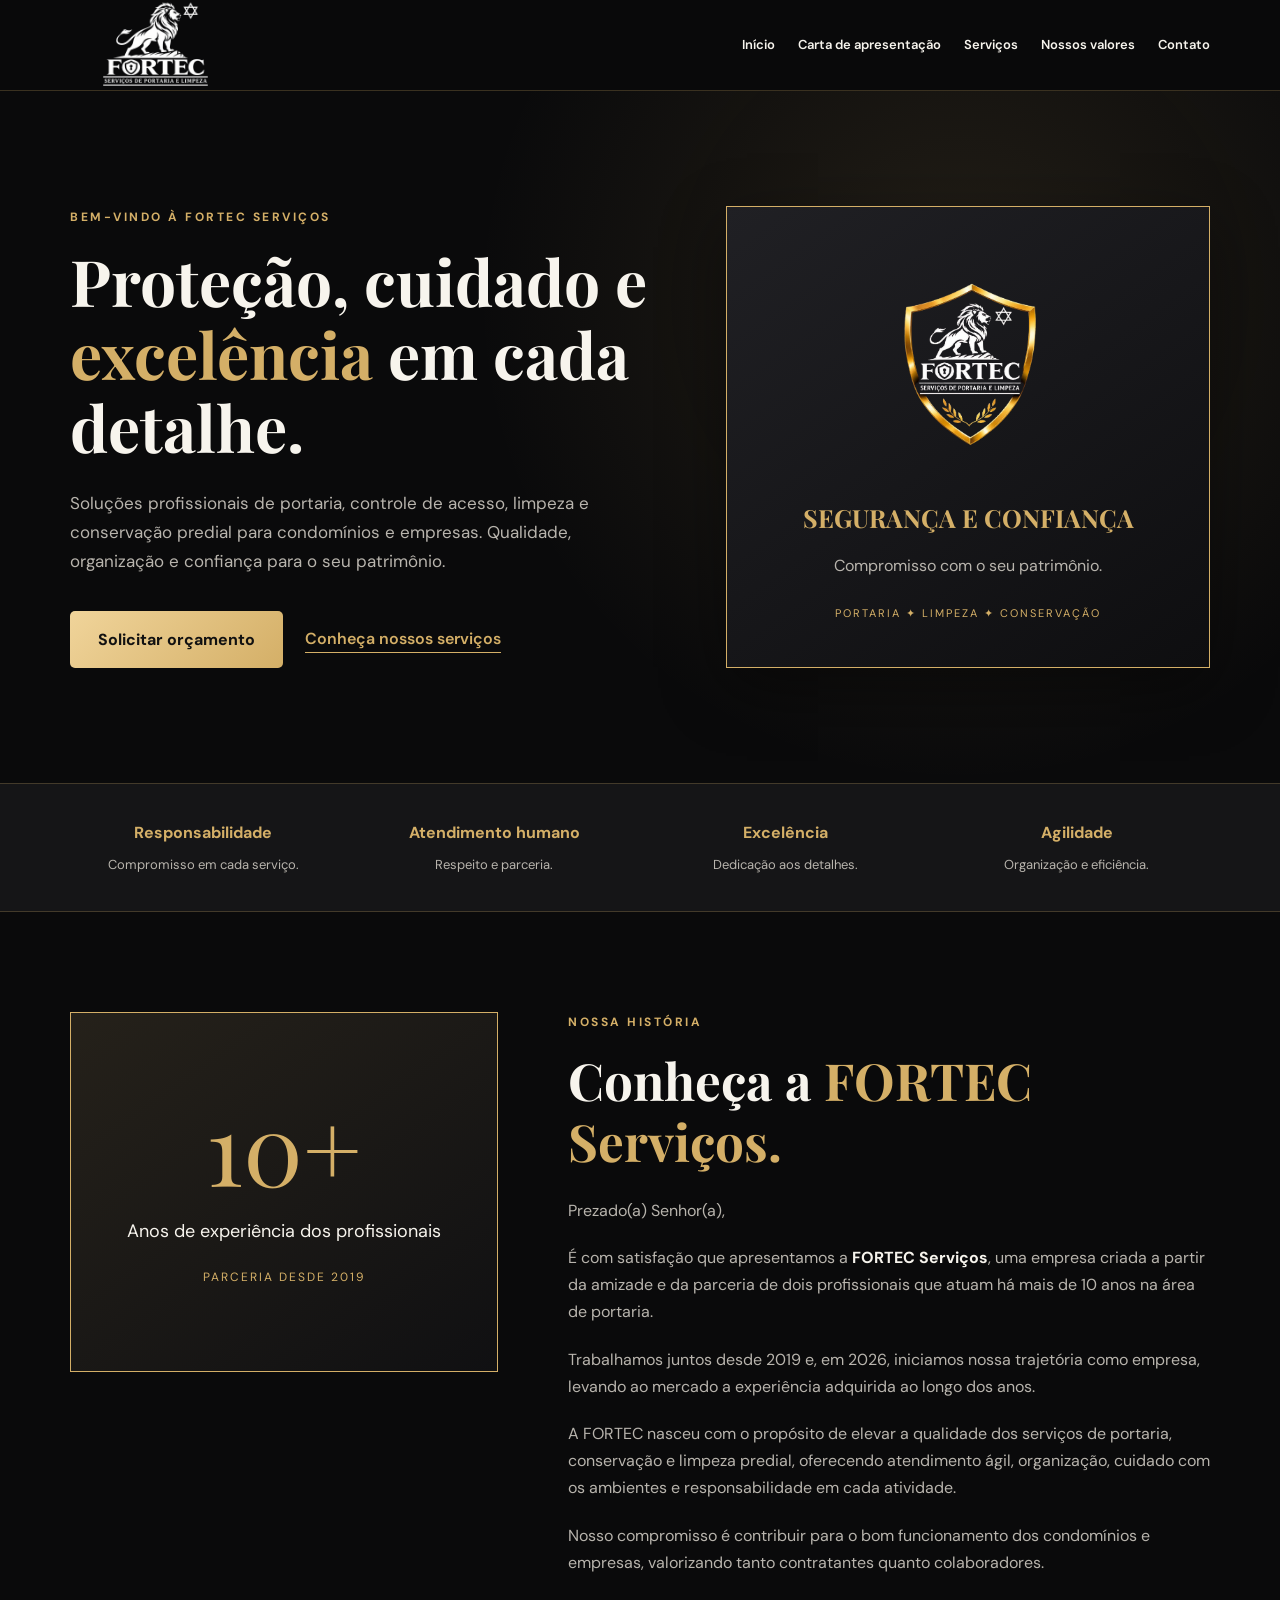
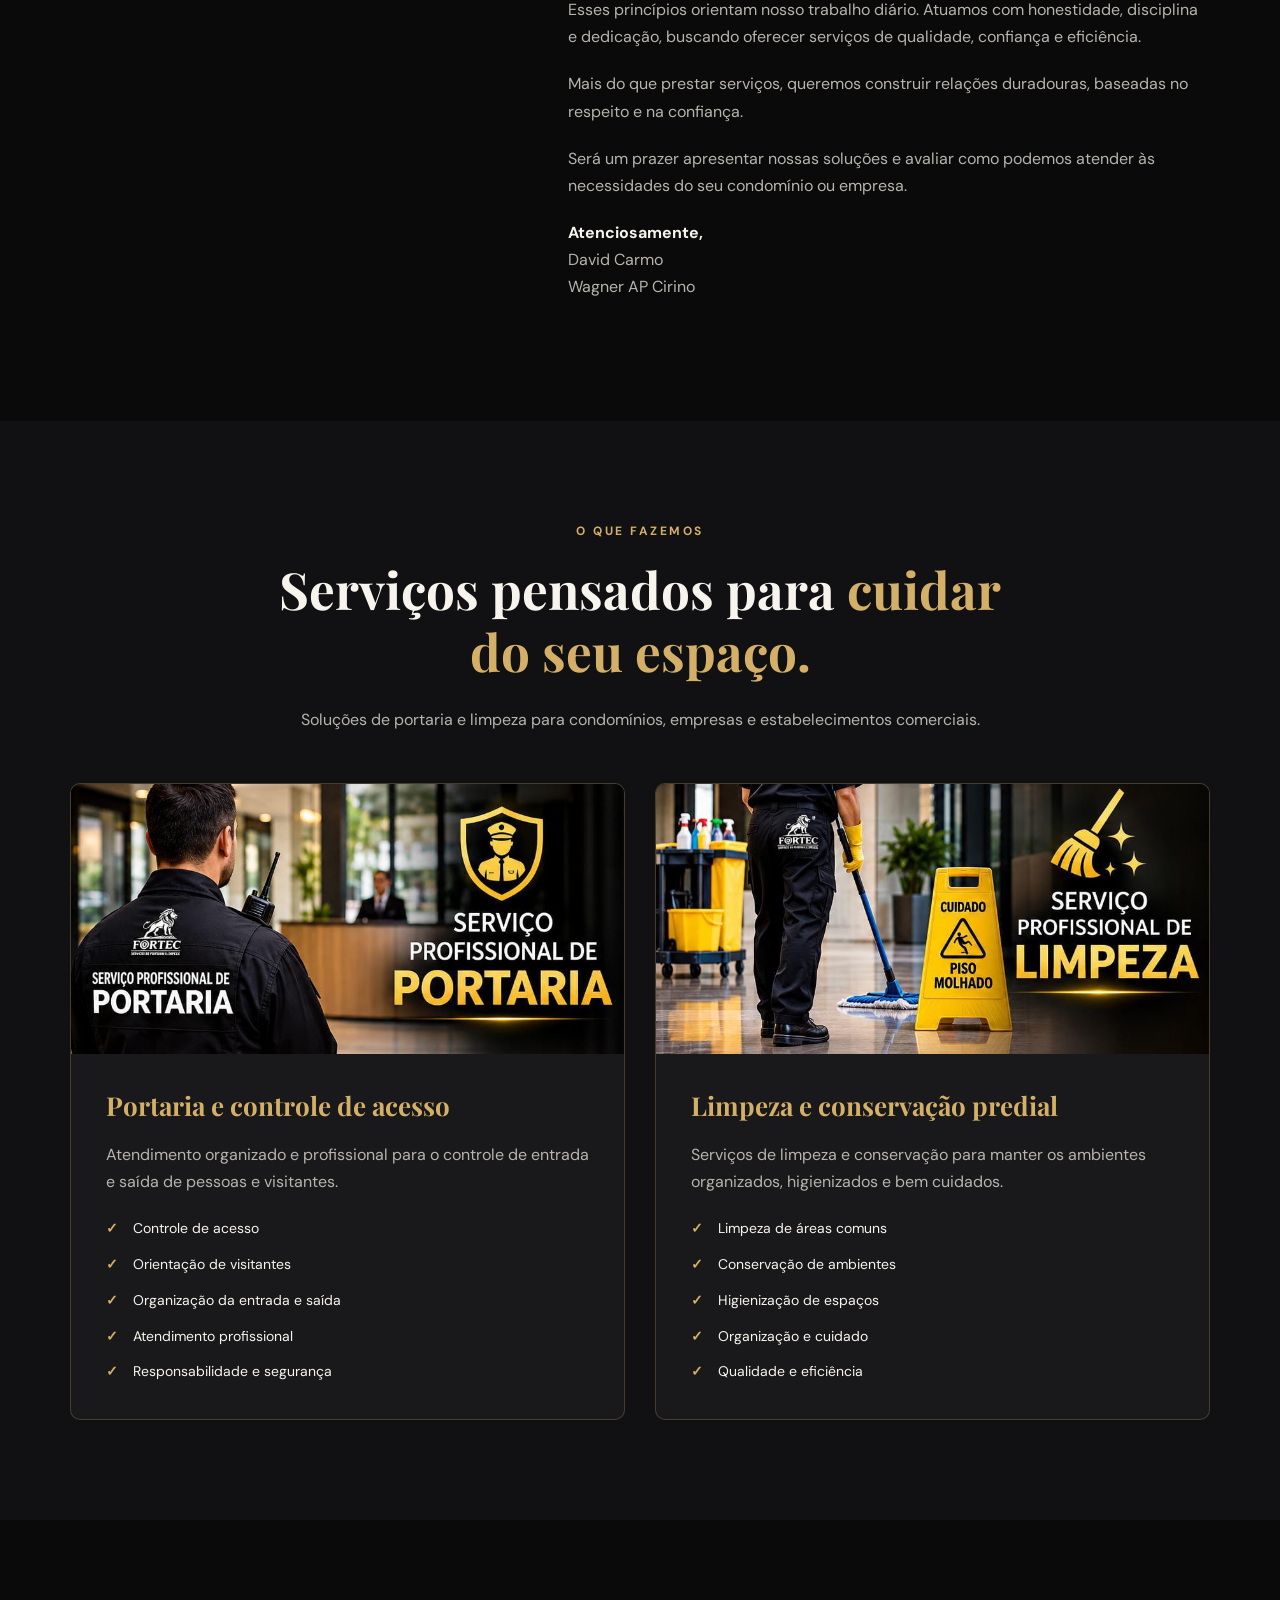
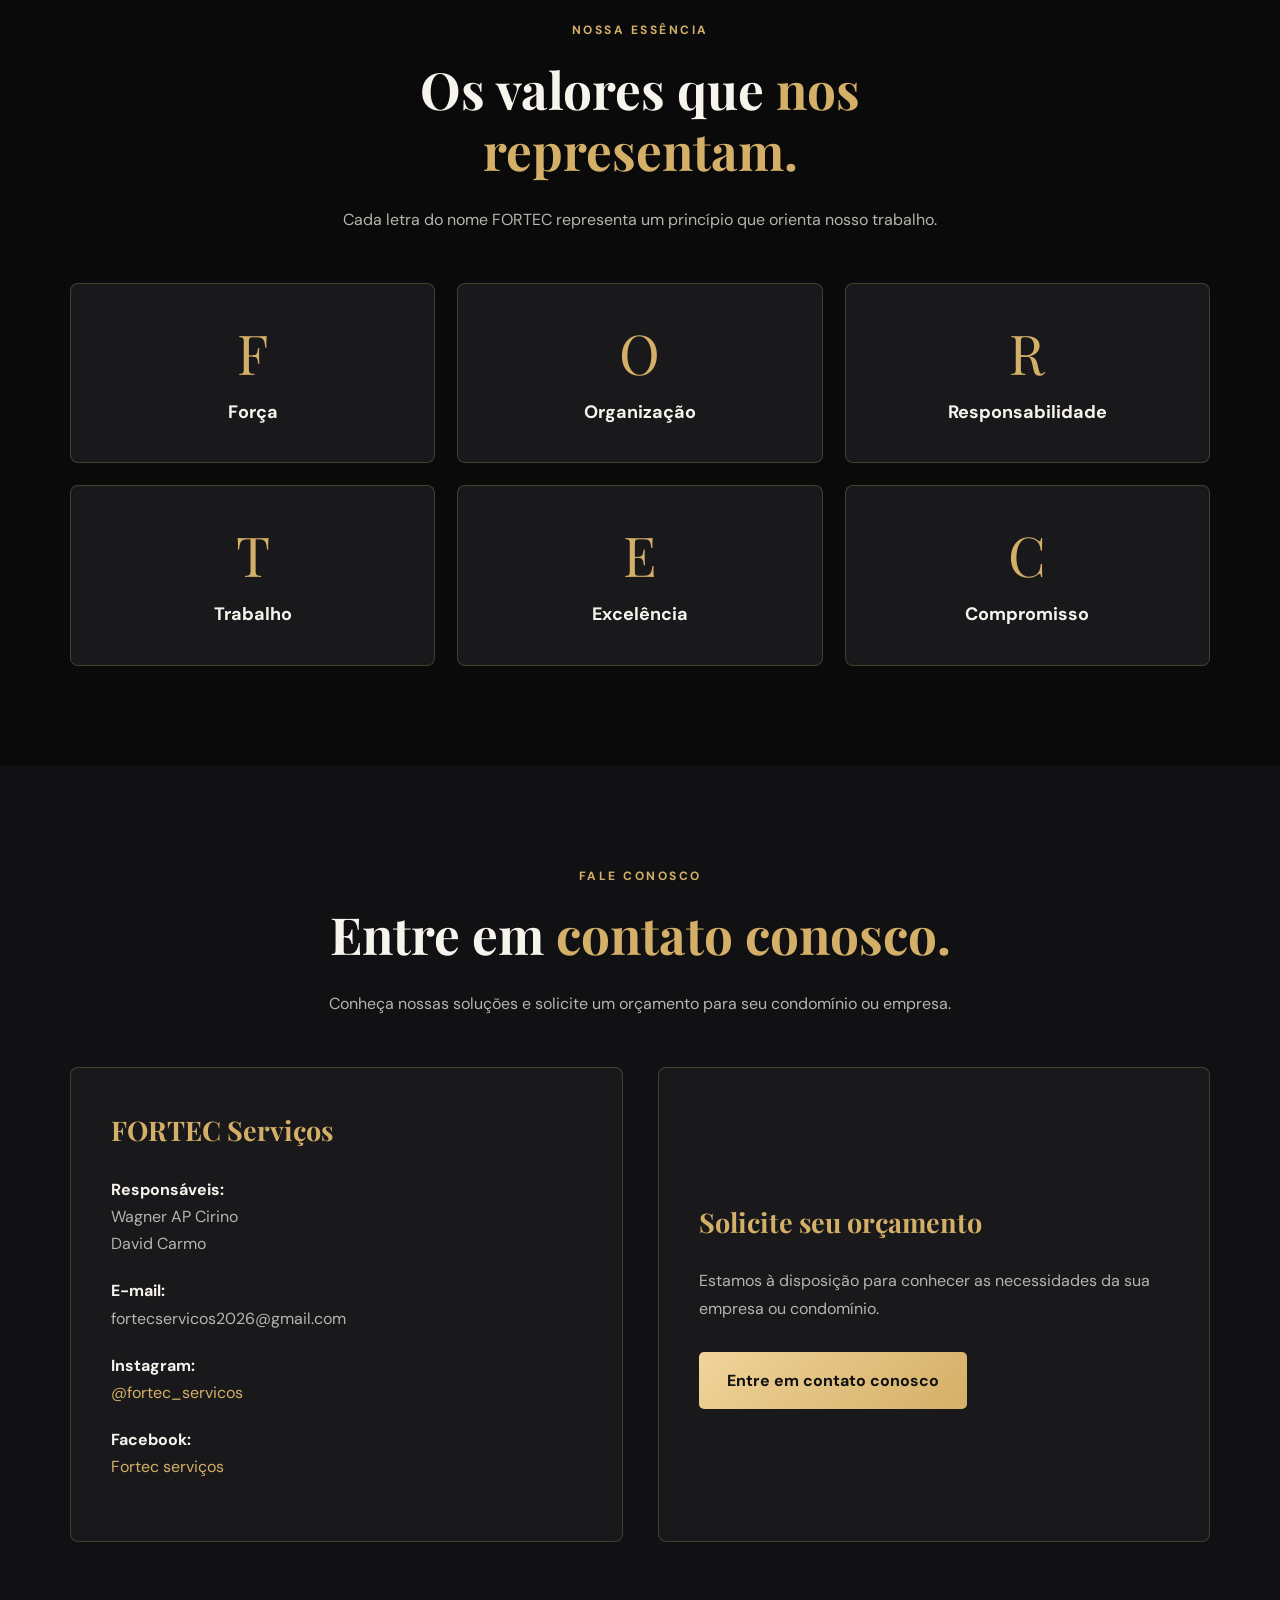
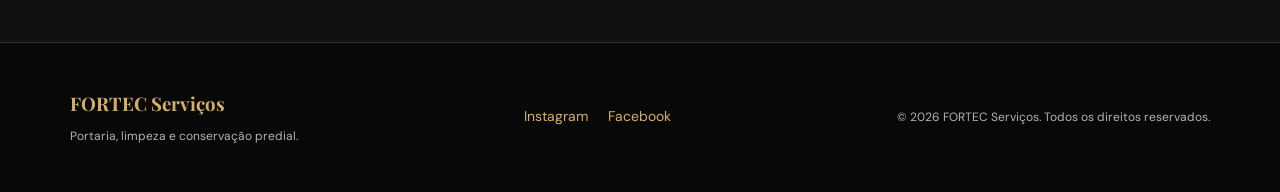
==== index.html @ abd0baad "Add files via upload" ====
<!DOCTYPE html>
<html lang="pt-BR">
<head>
  <meta charset="UTF-8">
  <meta name="viewport" content="width=device-width, initial-scale=1.0">
  <meta name="theme-color" content="#0a0a0b">
  <meta name="description" content="FORTEC Serviços: portaria, controle de acesso, limpeza e conservação predial para condomínios e empresas.">
  <title>FORTEC Serviços | Portaria e Limpeza</title>

  <link rel="preconnect" href="https://fonts.googleapis.com">
  <link rel="preconnect" href="https://fonts.gstatic.com" crossorigin>
  <link href="https://fonts.googleapis.com/css2?family=DM+Sans:wght@400;500;600;700&family=Playfair+Display:wght@600;700&display=swap" rel="stylesheet">

  <link rel="stylesheet" href="styles.css">
  <script src="script.js" defer></script>
</head>

<body>
  <!-- TOPO -->
  <header class="site-header" id="inicio">
    <div class="container header-content">
      <a href="#inicio" class="brand" aria-label="FORTEC Serviços - Início">
        <img src="logoo.png" alt="Logo do leão da FORTEC" class="brand__image">
        
      </a>

      <button class="menu-toggle" id="menuToggle"
        type="button" aria-label="Abrir menu"
        aria-controls="navMenu" aria-expanded="false">
        ☰
      </button>

      <nav class="nav" id="navMenu" aria-label="Menu principal">
        <a href="#inicio">Início</a>
        <a href="#carta-apresentacao">Carta de apresentação</a>
        <a href="#servicos">Serviços</a>
        <a href="#valores">Nossos valores</a>
        <a href="#contato">Contato</a>
      </nav>
    </div>
  </header>

  <main id="conteudo">

    <!-- INÍCIO -->
    <section class="hero">
      <div class="container hero__grid">
        <div class="hero__text">
          <p class="eyebrow">BEM-VINDO À FORTEC SERVIÇOS</p>

          <h1>
            Proteção, cuidado e
            <em>excelência</em>
            em cada detalhe.
          </h1>

          <p class="hero__lead">
            Soluções profissionais de portaria,
            controle de acesso, limpeza e conservação
            predial para condomínios e empresas.
            Qualidade, organização e confiança
            para o seu patrimônio.
          </p>

          <div class="hero__actions">
            <a class="button button--gold"
              href="https://wa.me/5511979968007?text=Ol%C3%A1%21%20Conheci%20a%20Fortec%20pelo%20site%20e%20gostaria%20de%20solicitar%20um%20or%C3%A7amento."
              target="_blank" rel="noopener noreferrer">
              Solicitar orçamento
            </a>

            <a class="text-link" href="#servicos">
              Conheça nossos serviços
            </a>
          </div>
        </div>

        <div class="hero__visual">
          <div class="hero__frame">
            <img src="emblemma.png"
              alt="Emblema FORTEC"
              class="hero__logo">

            <h2>SEGURANÇA E CONFIANÇA</h2>
            <p>Compromisso com o seu patrimônio.</p>
            <span>PORTARIA ✦ LIMPEZA ✦ CONSERVAÇÃO</span>
          </div>
        </div>
      </div>
    </section>

    <!-- DIFERENCIAIS -->
    <section class="highlights">
      <div class="container highlights__grid">
        <div class="highlight">
          <h3>Responsabilidade</h3>
          <p>Compromisso em cada serviço.</p>
        </div>
        <div class="highlight">
          <h3>Atendimento humano</h3>
          <p>Respeito e parceria.</p>
        </div>
        <div class="highlight">
          <h3>Excelência</h3>
          <p>Dedicação aos detalhes.</p>
        </div>
        <div class="highlight">
          <h3>Agilidade</h3>
          <p>Organização e eficiência.</p>
        </div>
      </div>
    </section>

    <!-- CARTA DE APRESENTAÇÃO -->
    <section class="section about" id="carta-apresentacao">
      <div class="container about__grid">

        <div class="about__art">
          <div class="about__art-border">
            <span class="about__art-number">10+</span>
            <p>Anos de experiência dos profissionais</p>
            <span>PARCERIA DESDE 2019</span>
          </div>
        </div>

        <div class="about__content">
          <p class="eyebrow">NOSSA HISTÓRIA</p>

          <h2 class="section-title">
            Conheça a <em>FORTEC Serviços.</em>
          </h2>

          <p>Prezado(a) Senhor(a),</p>

          <p>
            É com satisfação que apresentamos a
            <strong>FORTEC Serviços</strong>, uma empresa
            criada a partir da amizade e da parceria
            de dois profissionais que atuam há mais
            de 10 anos na área de portaria.
          </p>

          <p>
            Trabalhamos juntos desde 2019 e, em 2026,
            iniciamos nossa trajetória como empresa,
            levando ao mercado a experiência adquirida
            ao longo dos anos.
          </p>

          <p>
            A FORTEC nasceu com o propósito de elevar
            a qualidade dos serviços de portaria,
            conservação e limpeza predial, oferecendo
            atendimento ágil, organização, cuidado
            com os ambientes e responsabilidade
            em cada atividade.
          </p>

          <p>
            Nosso compromisso é contribuir para o bom
            funcionamento dos condomínios e empresas,
            valorizando tanto contratantes quanto
            colaboradores.
          </p>

          <p>
            Esses princípios orientam nosso trabalho
            diário. Atuamos com honestidade, disciplina
            e dedicação, buscando oferecer serviços
            de qualidade, confiança e eficiência.
          </p>

          <p>
            Mais do que prestar serviços, queremos
            construir relações duradouras, baseadas
            no respeito e na confiança.
          </p>

          <p>
            Será um prazer apresentar nossas soluções
            e avaliar como podemos atender às
            necessidades do seu condomínio ou empresa.
          </p>

          <p>
            <strong>Atenciosamente,</strong><br>
            David Carmo<br>
            Wagner AP Cirino
          </p>
        </div>
      </div>
    </section>

    <!-- SERVIÇOS -->
    <section class="section services" id="servicos">
      <div class="container">

        <div class="section-heading">
          <p class="eyebrow">O QUE FAZEMOS</p>
          <h2 class="section-title">
            Serviços pensados para
            <em>cuidar do seu espaço.</em>
          </h2>
          <p>
            Soluções de portaria e limpeza para
            condomínios, empresas e estabelecimentos
            comerciais.
          </p>
        </div>

        <div class="services__grid">

          <!-- PORTARIA -->
          <article class="service-card">
            <div class="service-card__visual">
              <img src="portaria.png.jpeg"
                alt="Serviço profissional de portaria"
                class="service-card__image">
            </div>

            <div class="service-card__body">
              <h3>Portaria e controle de acesso</h3>

              <p>
                Atendimento organizado e profissional
                para o controle de entrada e saída
                de pessoas e visitantes.
              </p>

              <ul class="check-list">
                <li>Controle de acesso</li>
                <li>Orientação de visitantes</li>
                <li>Organização da entrada e saída</li>
                <li>Atendimento profissional</li>
                <li>Responsabilidade e segurança</li>
              </ul>
            </div>
          </article>

          <!-- LIMPEZA -->
          <article class="service-card">
            <div class="service-card__visual">
              <img src="limpeza.png.jpeg"
                alt="Serviço profissional de limpeza"
                class="service-card__image">
            </div>

            <div class="service-card__body">
              <h3>Limpeza e conservação predial</h3>

              <p>
                Serviços de limpeza e conservação
                para manter os ambientes organizados,
                higienizados e bem cuidados.
              </p>

              <ul class="check-list">
                <li>Limpeza de áreas comuns</li>
                <li>Conservação de ambientes</li>
                <li>Higienização de espaços</li>
                <li>Organização e cuidado</li>
                <li>Qualidade e eficiência</li>
              </ul>
            </div>
          </article>

        </div>
      </div>
    </section>

    <!-- NOSSOS VALORES -->
    <section class="section values" id="valores">
      <div class="container">

        <div class="section-heading">
          <p class="eyebrow">NOSSA ESSÊNCIA</p>
          <h2 class="section-title">
            Os valores que
            <em>nos representam.</em>
          </h2>
          <p>
            Cada letra do nome FORTEC representa
            um princípio que orienta nosso trabalho.
          </p>
        </div>

        <div class="values__grid">
          <div class="value-card">
            <span>F</span>
            <h3>Força</h3>
          </div>

          <div class="value-card">
            <span>O</span>
            <h3>Organização</h3>
          </div>

          <div class="value-card">
            <span>R</span>
            <h3>Responsabilidade</h3>
          </div>

          <div class="value-card">
            <span>T</span>
            <h3>Trabalho</h3>
          </div>

          <div class="value-card">
            <span>E</span>
            <h3>Excelência</h3>
          </div>

          <div class="value-card">
            <span>C</span>
            <h3>Compromisso</h3>
          </div>
        </div>

      </div>
    </section>

    <!-- CONTATO -->
    <section class="section contact" id="contato">
      <div class="container">

        <div class="section-heading">
          <p class="eyebrow">FALE CONOSCO</p>
          <h2 class="section-title">
            Entre em <em>contato conosco.</em>
          </h2>
          <p>
            Conheça nossas soluções e solicite
            um orçamento para seu condomínio
            ou empresa.
          </p>
        </div>

        <div class="contact__grid">
          <div class="contact__info">
            <h3>FORTEC Serviços</h3>

            <p>
              <strong>Responsáveis:</strong><br>
              Wagner AP Cirino<br>
              David Carmo
            </p>

            <p>
              <strong>E-mail:</strong><br>
              fortecservicos2026@gmail.com
            </p>

            <p>
              <strong>Instagram:</strong><br>
              <a href="https://www.instagram.com/fortec_servicos/"
                target="_blank" rel="noopener noreferrer">
                @fortec_servicos
              </a>
            </p>

            <p>
              <strong>Facebook:</strong><br>
              <a href="https://www.facebook.com/share/1A962rDEEi/"
                target="_blank" rel="noopener noreferrer">
                Fortec serviços
              </a>
            </p>
          </div>

          <div class="contact__cta">
            <h3>Solicite seu orçamento</h3>
            <p>
              Estamos à disposição para conhecer
              as necessidades da sua empresa
              ou condomínio.
            </p>

            <a class="button button--gold"
              href="https://wa.me/5511979968007?text=Ol%C3%A1%21%20Gostaria%20de%20solicitar%20um%20or%C3%A7amento%20da%20FORTEC."
              target="_blank" rel="noopener noreferrer">
              Entre em contato conosco
            </a>
          </div>
        </div>

      </div>
    </section>

  </main>

  <!-- RODAPÉ -->
  <footer class="site-footer">
    <div class="container footer-content">
      <div>
        <h3>FORTEC Serviços</h3>
        <p>Portaria, limpeza e conservação predial.</p>
      </div>

      <div class="footer-social">
        <a href="https://www.instagram.com/fortec_servicos/"
          target="_blank" rel="noopener noreferrer">
          Instagram
        </a>

        <a href="https://www.facebook.com/share/1A962rDEEi/"
          target="_blank" rel="noopener noreferrer">
          Facebook
        </a>
      </div>

      <p>© 2026 FORTEC Serviços. Todos os direitos reservados.</p>
    </div>
  </footer>

</body>
</html>
---- styles.css ----
/* FORTEC SERVIÇOS — ESTILO COMPLETO */

:root {
  --bg: #0a0a0b;
  --bg-soft: #111113;
  --card: #19191b;
  --gold: #d4af67;
  --gold-light: #f0d49a;
  --text: #f7f4ed;
  --muted: #b8b4ad;
  --border: rgba(212, 175, 103, 0.24);
  --font: "DM Sans", sans-serif;
  --font-title: "Playfair Display", serif;
}

* {
  margin: 0;
  padding: 0;
  box-sizing: border-box;
}

html {
  scroll-behavior: smooth;
  scroll-padding-top: 95px;
}

body {
  font-family: var(--font);
  background: var(--bg);
  color: var(--text);
  line-height: 1.7;
  overflow-x: hidden;
}

img {
  max-width: 100%;
  display: block;
}

a {
  color: inherit;
  text-decoration: none;
}

button {
  font: inherit;
  cursor: pointer;
}

.container {
  width: min(1140px, 92%);
  margin: 0 auto;
}

.section {
  padding: 100px 0;
}

.eyebrow {
  color: var(--gold);
  font-size: 12px;
  font-weight: 700;
  letter-spacing: 2.5px;
  text-transform: uppercase;
  margin-bottom: 18px;
}

.section-title {
  font-family: var(--font-title);
  font-size: clamp(32px, 4vw, 52px);
  line-height: 1.2;
  margin-bottom: 24px;
}

.section-title em,
.hero h1 em {
  color: var(--gold);
  font-style: normal;
}

.section-heading {
  max-width: 750px;
  margin: 0 auto 50px;
  text-align: center;
}

.section-heading > p:last-child {
  color: var(--muted);
}

/* CABEÇALHO */

.site-header {
  position: sticky;
  top: 0;
  z-index: 1000;
  background: rgba(10, 10, 11, 0.97);
  border-bottom: 1px solid var(--border);
  backdrop-filter: blur(14px);
}

.header-content {
  min-height: 90px;
  display: flex;
  align-items: center;
  justify-content: space-between;
  gap: 25px;
}

.brand {
  display: flex;
  align-items: center;
  gap: 12px;
  flex-shrink: 0;
}

.brand__image {
  width: 170px;
  height: 90px;
  object-fit: contain;
}

.brand__name {
  color: var(--gold);
  font-family: var(--font-title);
  font-size: 27px;
  font-weight: 700;
  letter-spacing: 2px;
}

.nav {
  display: flex;
  align-items: center;
  gap: 23px;
}

.nav a {
  font-size: 13px;
  font-weight: 600;
  transition: color 0.3s;
}

.nav a:hover,
.nav a:focus-visible {
  color: var(--gold);
}

.menu-toggle {
  display: none;
  background: transparent;
  color: var(--gold);
  border: 1px solid var(--border);
  border-radius: 8px;
  padding: 6px 13px;
  font-size: 25px;
}

/* INÍCIO */

.hero {
  position: relative;
  padding: 115px 0;
  background:
    radial-gradient(
      circle at 75% 30%,
      rgba(212,175,103,0.12),
      transparent 45%
    ),
    var(--bg);
}

.hero__grid {
  display: grid;
  grid-template-columns: 1.1fr 0.9fr;
  align-items: center;
  gap: 65px;
}

.hero h1 {
  font-family: var(--font-title);
  font-size: clamp(42px, 5vw, 68px);
  line-height: 1.14;
  margin-bottom: 25px;
}

.hero__lead {
  color: var(--muted);
  font-size: 17px;
  max-width: 550px;
  margin-bottom: 35px;
}

.hero__actions {
  display: flex;
  align-items: center;
  flex-wrap: wrap;
  gap: 22px;
}

.button {
  display: inline-flex;
  align-items: center;
  justify-content: center;
  padding: 15px 28px;
  border-radius: 5px;
  font-weight: 700;
  text-align: center;
  transition: transform 0.3s, background 0.3s;
}

.button:hover {
  transform: translateY(-3px);
}

.button--gold {
  color: #111;
  background: linear-gradient(
    135deg,
    var(--gold-light),
    var(--gold)
  );
}

.button--gold:hover {
  background: var(--gold-light);
}

.text-link {
  color: var(--gold);
  font-weight: 600;
  border-bottom: 1px solid var(--gold);
}

.hero__frame {
  min-height: 430px;
  border: 1px solid var(--gold);
  background: linear-gradient(
    145deg,
    #202024,
    #0e0e10
  );
  padding: 45px 30px;
  display: flex;
  flex-direction: column;
  align-items: center;
  justify-content: center;
  text-align: center;
  box-shadow: 0 20px 60px rgba(0,0,0,0.4);
}

.hero__logo {
  width: 220px;
  height: 220px;
  object-fit: contain;
  margin-bottom: 25px;
}

.hero__frame h2 {
  color: var(--gold);
  font-family: var(--font-title);
  font-size: 25px;
  margin-bottom: 12px;
}

.hero__frame p {
  color: var(--muted);
  margin-bottom: 25px;
}

.hero__frame span {
  color: var(--gold);
  font-size: 11px;
  letter-spacing: 2px;
}

/* DIFERENCIAIS */

.highlights {
  background: #151517;
  border-top: 1px solid var(--border);
  border-bottom: 1px solid var(--border);
  padding: 35px 0;
}

.highlights__grid {
  display: grid;
  grid-template-columns: repeat(4, 1fr);
  gap: 25px;
}

.highlight {
  text-align: center;
}

.highlight h3 {
  color: var(--gold);
  font-size: 16px;
  margin-bottom: 7px;
}

.highlight p {
  color: var(--muted);
  font-size: 13px;
}

/* CARTA DE APRESENTAÇÃO */

.about {
  background: var(--bg);
}

.about__grid {
  display: grid;
  grid-template-columns: 0.8fr 1.2fr;
  align-items: start;
  gap: 70px;
}

.about__art {
  position: sticky;
  top: 120px;
}

.about__art-border {
  min-height: 360px;
  border: 1px solid var(--gold);
  background: linear-gradient(
    145deg,
    #25211a,
    #101012
  );
  padding: 45px 30px;
  display: flex;
  flex-direction: column;
  justify-content: center;
  align-items: center;
  text-align: center;
}

.about__art-number {
  font-family: var(--font-title);
  font-size: 100px;
  line-height: 1;
  color: var(--gold);
}

.about__art-border p {
  font-size: 18px;
  margin: 20px 0;
}

.about__art-border > span:last-child {
  color: var(--gold);
  font-size: 12px;
  letter-spacing: 2px;
}

.about__content p:not(.eyebrow) {
  color: var(--muted);
  margin-bottom: 20px;
}

.about__content strong {
  color: var(--text);
}

/* SERVIÇOS */

.services {
  background: var(--bg-soft);
}

.services__grid {
  display: grid;
  grid-template-columns: repeat(2, minmax(0, 1fr));
  gap: 30px;
}

.service-card {
  overflow: hidden;
  border: 1px solid var(--border);
  border-radius: 10px;
  background: var(--card);
  transition: transform 0.3s, border-color 0.3s;
}

.service-card:hover {
  transform: translateY(-7px);
  border-color: var(--gold);
}

.service-card__visual {
  height: 270px;
  overflow: hidden;
  background: #29251e;
}

.service-card__image {
  width: 100%;
  height: 100%;
  object-fit: cover;
  transition: transform 0.5s;
}

.service-card:hover .service-card__image {
  transform: scale(1.05);
}

.service-card__body {
  padding: 35px;
}

.service-card__body h3 {
  color: var(--gold);
  font-family: var(--font-title);
  font-size: 26px;
  line-height: 1.3;
  margin-bottom: 18px;
}

.service-card__body > p {
  color: var(--muted);
  margin-bottom: 22px;
}

.check-list {
  list-style: none;
  display: grid;
  gap: 12px;
}

.check-list li {
  position: relative;
  padding-left: 27px;
  color: var(--text);
  font-size: 14px;
}

.check-list li::before {
  content: "✓";
  position: absolute;
  left: 0;
  color: var(--gold);
  font-weight: 700;
}

/* NOSSOS VALORES */

.values {
  background: var(--bg);
}

.values__grid {
  display: grid;
  grid-template-columns: repeat(3, minmax(0, 1fr));
  gap: 22px;
}

.value-card {
  padding: 35px 25px;
  border: 1px solid var(--border);
  border-radius: 8px;
  background: var(--card);
  text-align: center;
  transition: transform 0.3s, border-color 0.3s;
}

.value-card:hover {
  transform: translateY(-5px);
  border-color: var(--gold);
}

.value-card span {
  display: block;
  color: var(--gold);
  font-family: var(--font-title);
  font-size: 55px;
  line-height: 1.2;
  margin-bottom: 12px;
}

.value-card h3 {
  font-size: 18px;
}

/* CONTATO */

.contact {
  background: var(--bg-soft);
}

.contact__grid {
  display: grid;
  grid-template-columns: 1fr 1fr;
  gap: 35px;
}

.contact__info,
.contact__cta {
  padding: 40px;
  background: var(--card);
  border: 1px solid var(--border);
  border-radius: 8px;
}

.contact__info h3,
.contact__cta h3 {
  color: var(--gold);
  font-family: var(--font-title);
  font-size: 27px;
  margin-bottom: 22px;
}

.contact__info p {
  color: var(--muted);
  margin-bottom: 20px;
}

.contact__info strong {
  color: var(--text);
}

.contact__info a {
  color: var(--gold);
  overflow-wrap: anywhere;
}

.contact__info a:hover {
  text-decoration: underline;
}

.contact__cta {
  display: flex;
  flex-direction: column;
  align-items: flex-start;
  justify-content: center;
}

.contact__cta p {
  color: var(--muted);
  margin-bottom: 30px;
}

/* RODAPÉ */

.site-footer {
  padding: 45px 0;
  border-top: 1px solid var(--border);
  background: #080809;
}

.footer-content {
  display: flex;
  align-items: center;
  justify-content: space-between;
  flex-wrap: wrap;
  gap: 25px;
}

.footer-content h3 {
  color: var(--gold);
  font-family: var(--font-title);
  margin-bottom: 7px;
}

.footer-content p {
  color: var(--muted);
  font-size: 12px;
}

.footer-social {
  display: flex;
  gap: 20px;
}

.footer-social a {
  color: var(--gold);
  font-size: 14px;
}

.footer-social a:hover {
  text-decoration: underline;
}

/* TABLETS */

@media (max-width: 950px) {
  .header-content {
    min-height: 78px;
  }

  .brand__image {
    width: 55px;
    height: 55px;
  }

  .menu-toggle {
    display: block;
  }

  .nav {
    display: none;
    position: absolute;
    top: 100%;
    left: 0;
    right: 0;
    padding: 22px 5%;
    background: #111113;
    border-bottom: 1px solid var(--border);
    flex-direction: column;
    align-items: stretch;
    gap: 18px;
  }

  .nav.is-open {
    display: flex;
  }

  .nav a {
    padding: 7px 0;
  }

  .hero__grid {
    grid-template-columns: 1fr;
    gap: 45px;
  }

  .hero {
    padding: 75px 0;
  }

  .highlights__grid {
    grid-template-columns: repeat(2, 1fr);
  }

  .about__grid {
    grid-template-columns: 1fr;
    gap: 40px;
  }

  .about__art {
    position: static;
  }

  .about__art-border {
    min-height: 260px;
  }

  .about__art-number {
    font-size: 75px;
  }

  .values__grid {
    grid-template-columns: repeat(2, 1fr);
  }
}

/* CELULARES */

@media (max-width: 650px) {
  .section {
    padding: 65px 0;
  }

  .brand__name {
    font-size: 21px;
  }

  .hero h1 {
    font-size: 40px;
  }

  .hero__lead {
    font-size: 15px;
  }

  .hero__actions {
    flex-direction: column;
    align-items: stretch;
  }

  .hero__actions .button {
    width: 100%;
  }

  .hero__frame {
    min-height: 320px;
    padding: 30px 18px;
  }

  .hero__logo {
    width: 125px;
    height: 125px;
  }

  .hero__frame h2 {
    font-size: 21px;
  }

  .highlights__grid {
    gap: 25px 15px;
  }

  .highlight h3 {
    font-size: 14px;
  }

  .services__grid,
  .values__grid,
  .contact__grid {
    grid-template-columns: 1fr;
  }

  .service-card__visual {
    height: 220px;
  }

  .service-card__body,
  .contact__info,
  .contact__cta {
    padding: 25px;
  }

  .service-card__body h3 {
    font-size: 23px;
  }

  .footer-content {
    flex-direction: column;
    align-items: flex-start;
  }
}

/* ACESSIBILIDADE */

:focus-visible {
  outline: 2px solid var(--gold-light);
  outline-offset: 4px;
}

@media (prefers-reduced-motion: reduce) {
  html {
    scroll-behavior: auto;
  }

  *,
  *::before,
  *::after {
    transition-duration: 0.01ms !important;
    animation-duration: 0.01ms !important;
  }
}
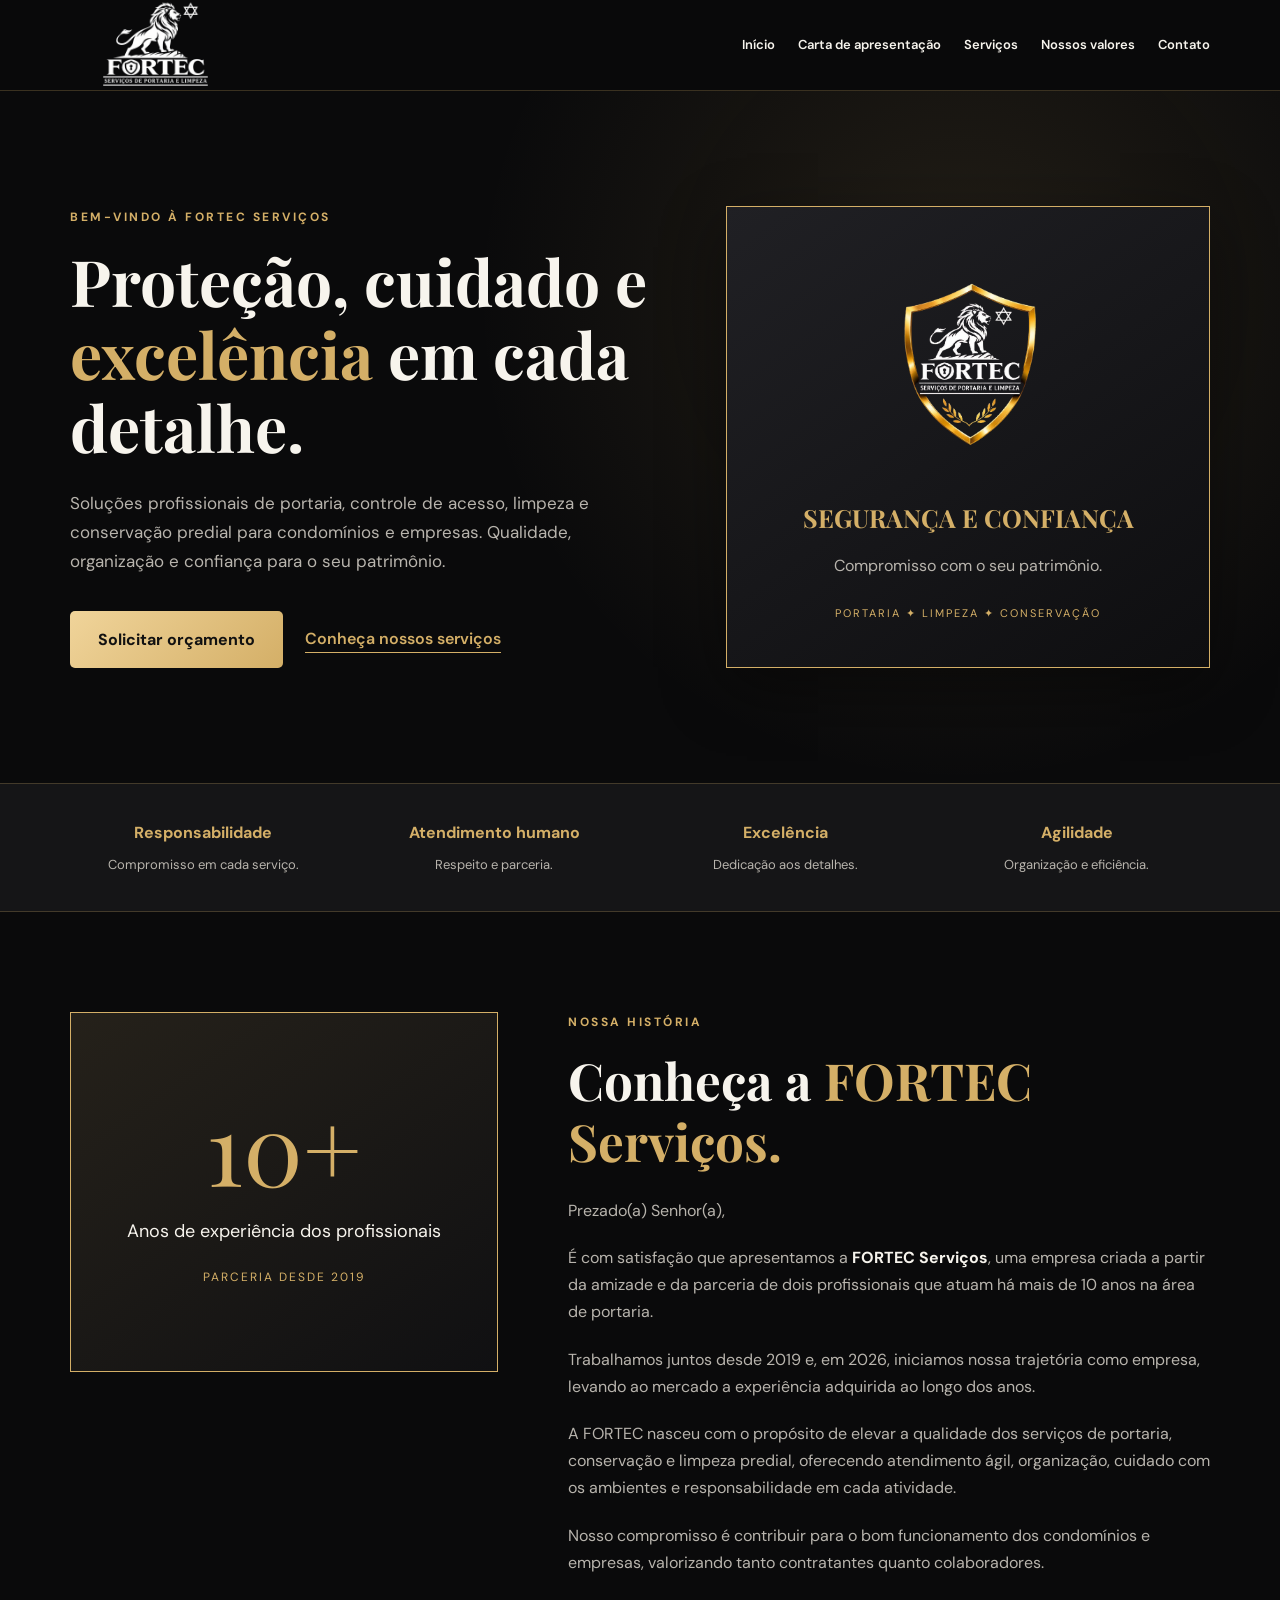
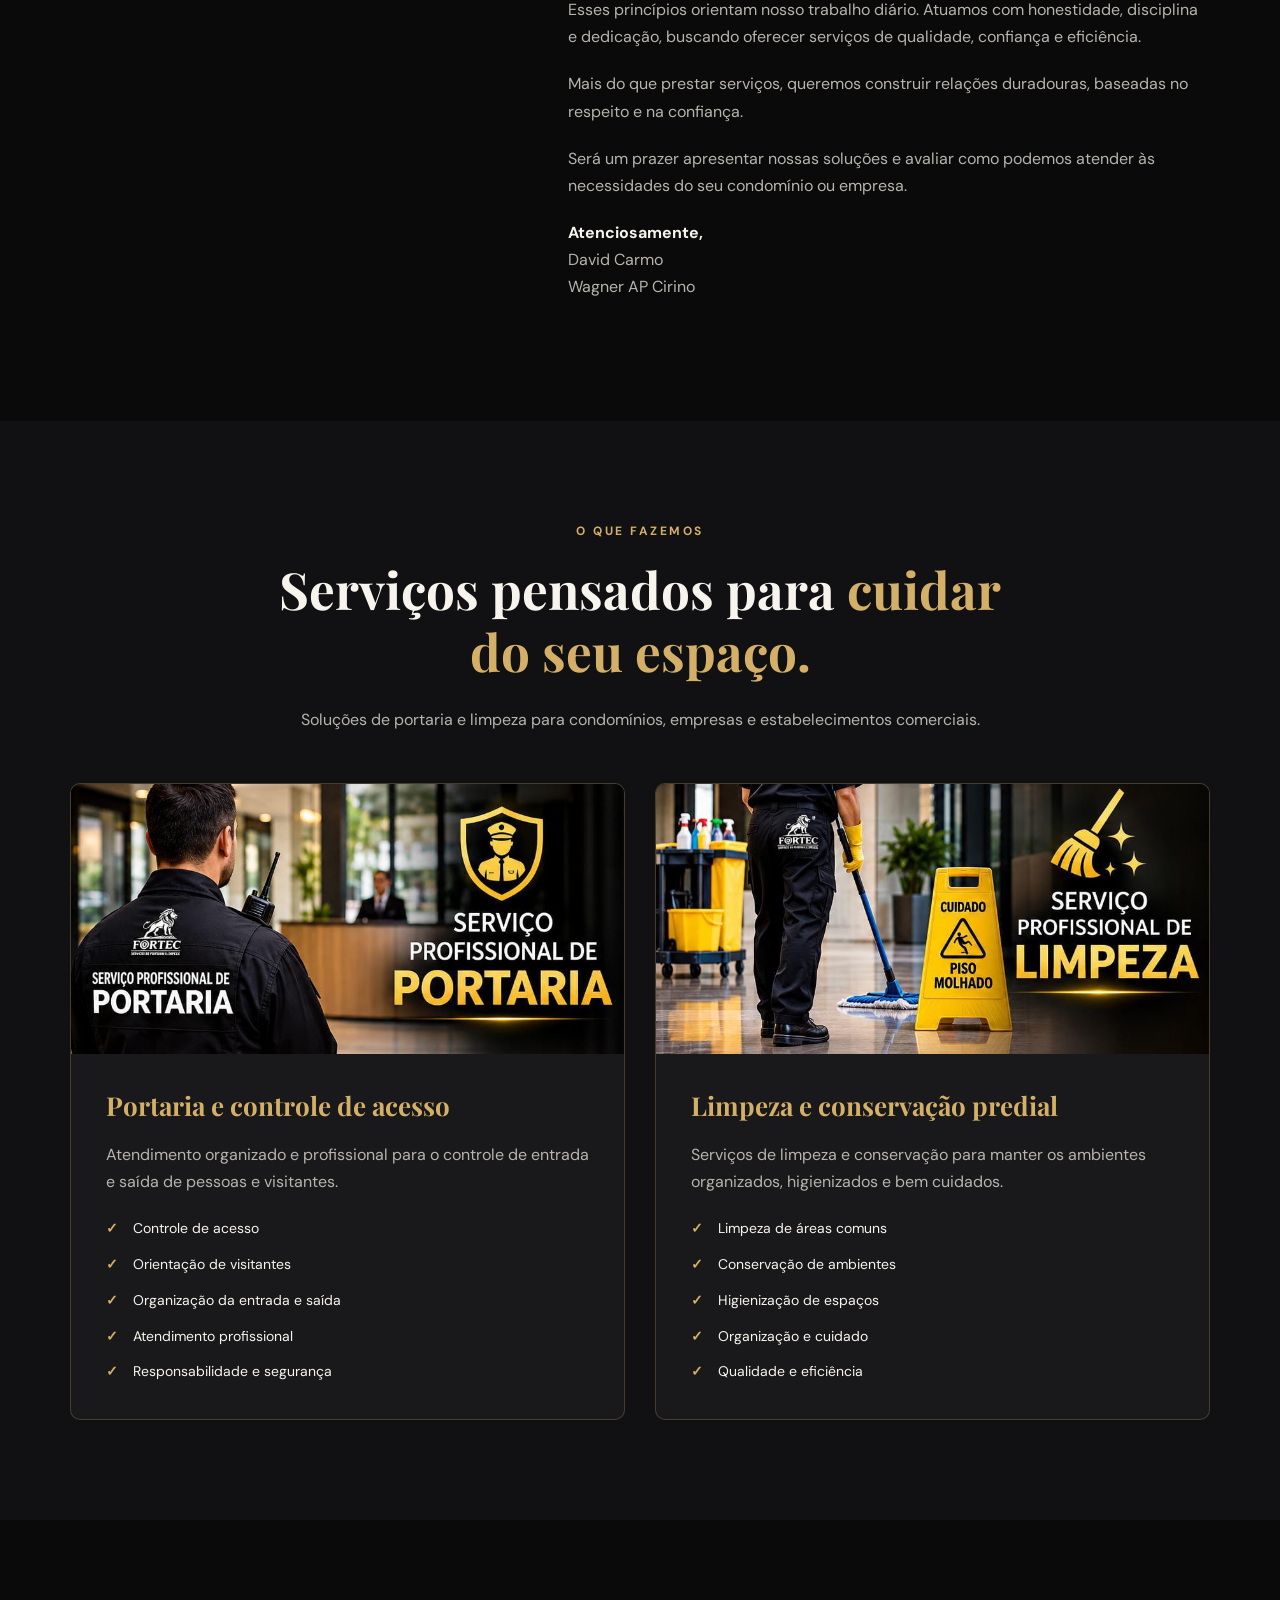
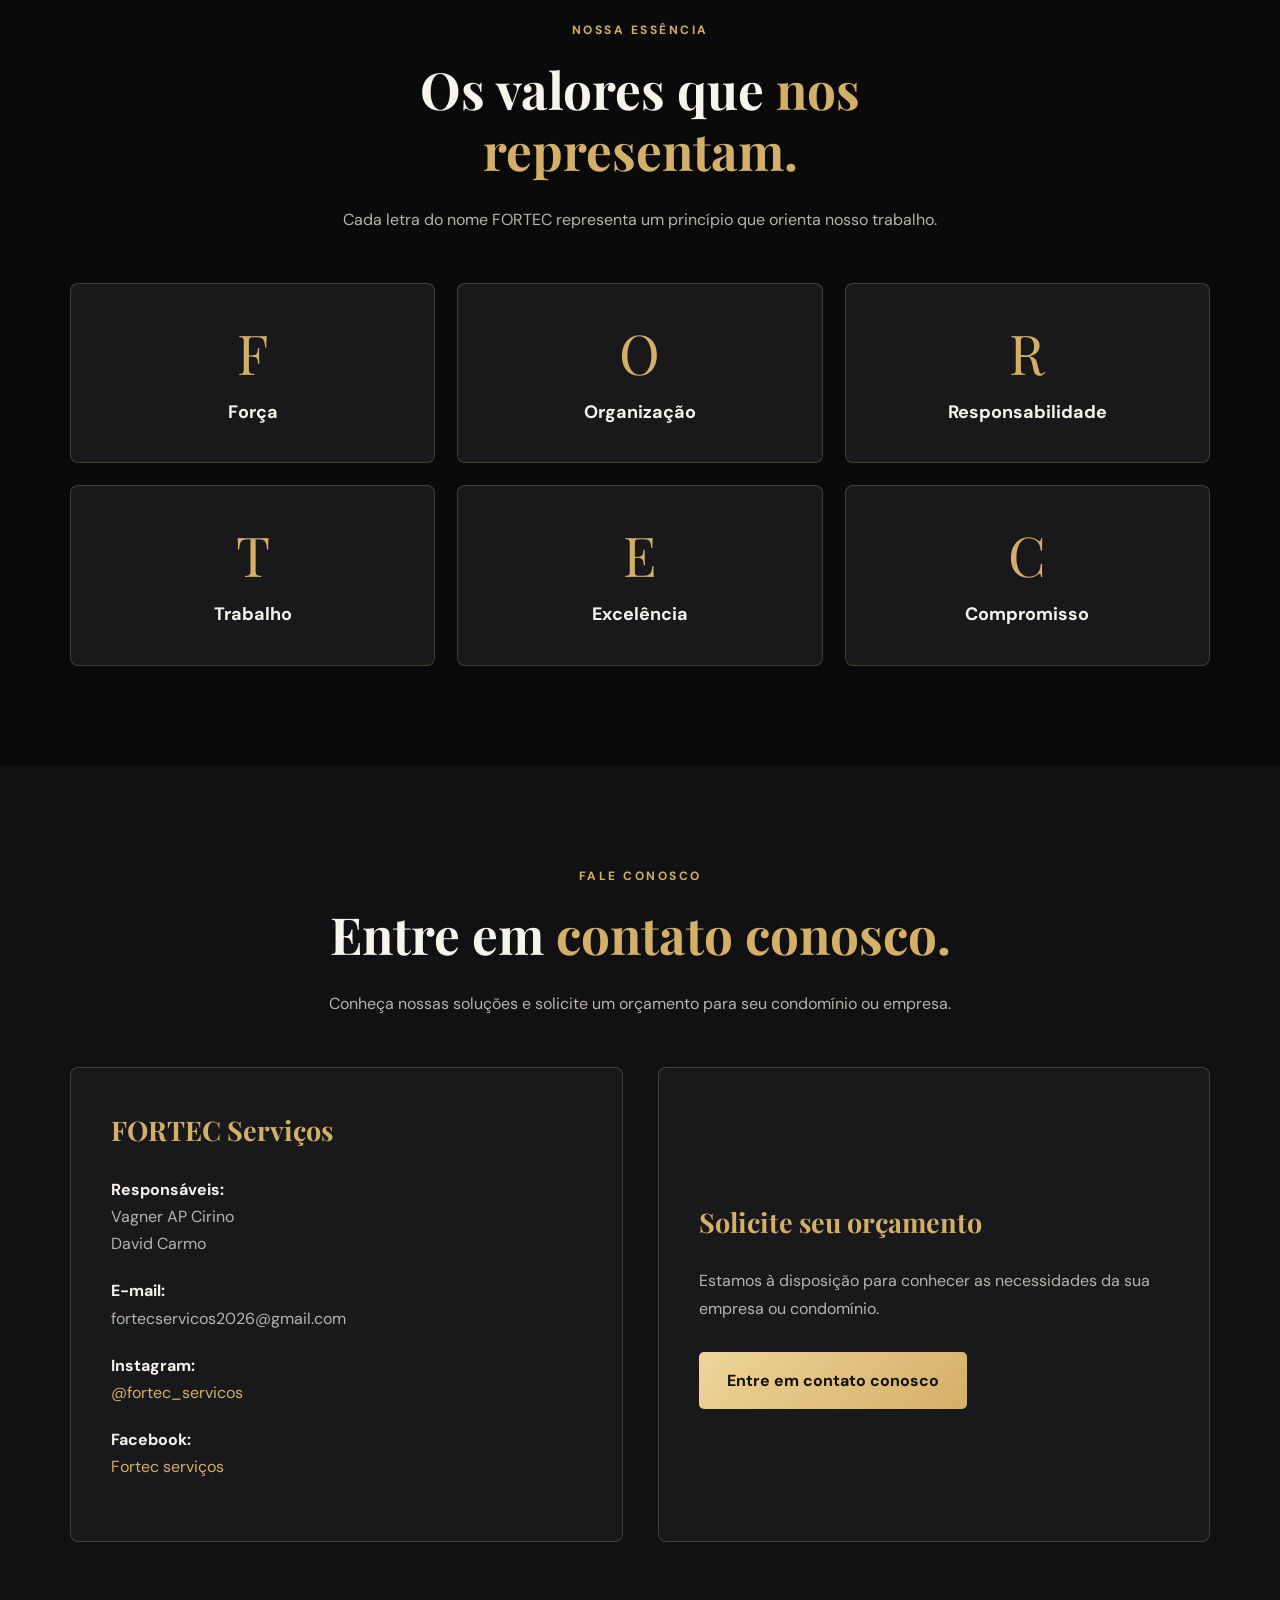
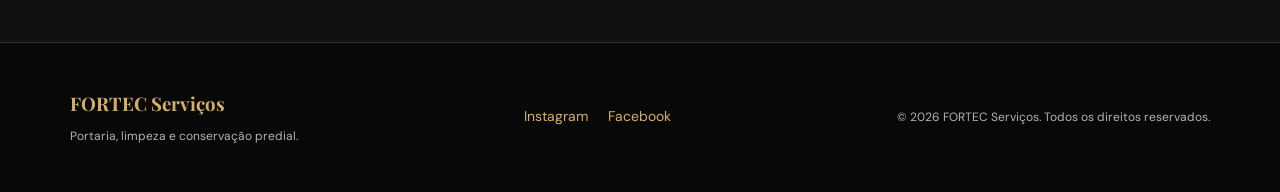
==== commit 8373b000: "Atualizar o index.html" ====
--- a/index.html
+++ b/index.html
@@ -341,7 +341,7 @@
 
             <p>
               <strong>Responsáveis:</strong><br>
-              Wagner AP Cirino<br>
+              Vagner AP Cirino<br>
               David Carmo
             </p>
 
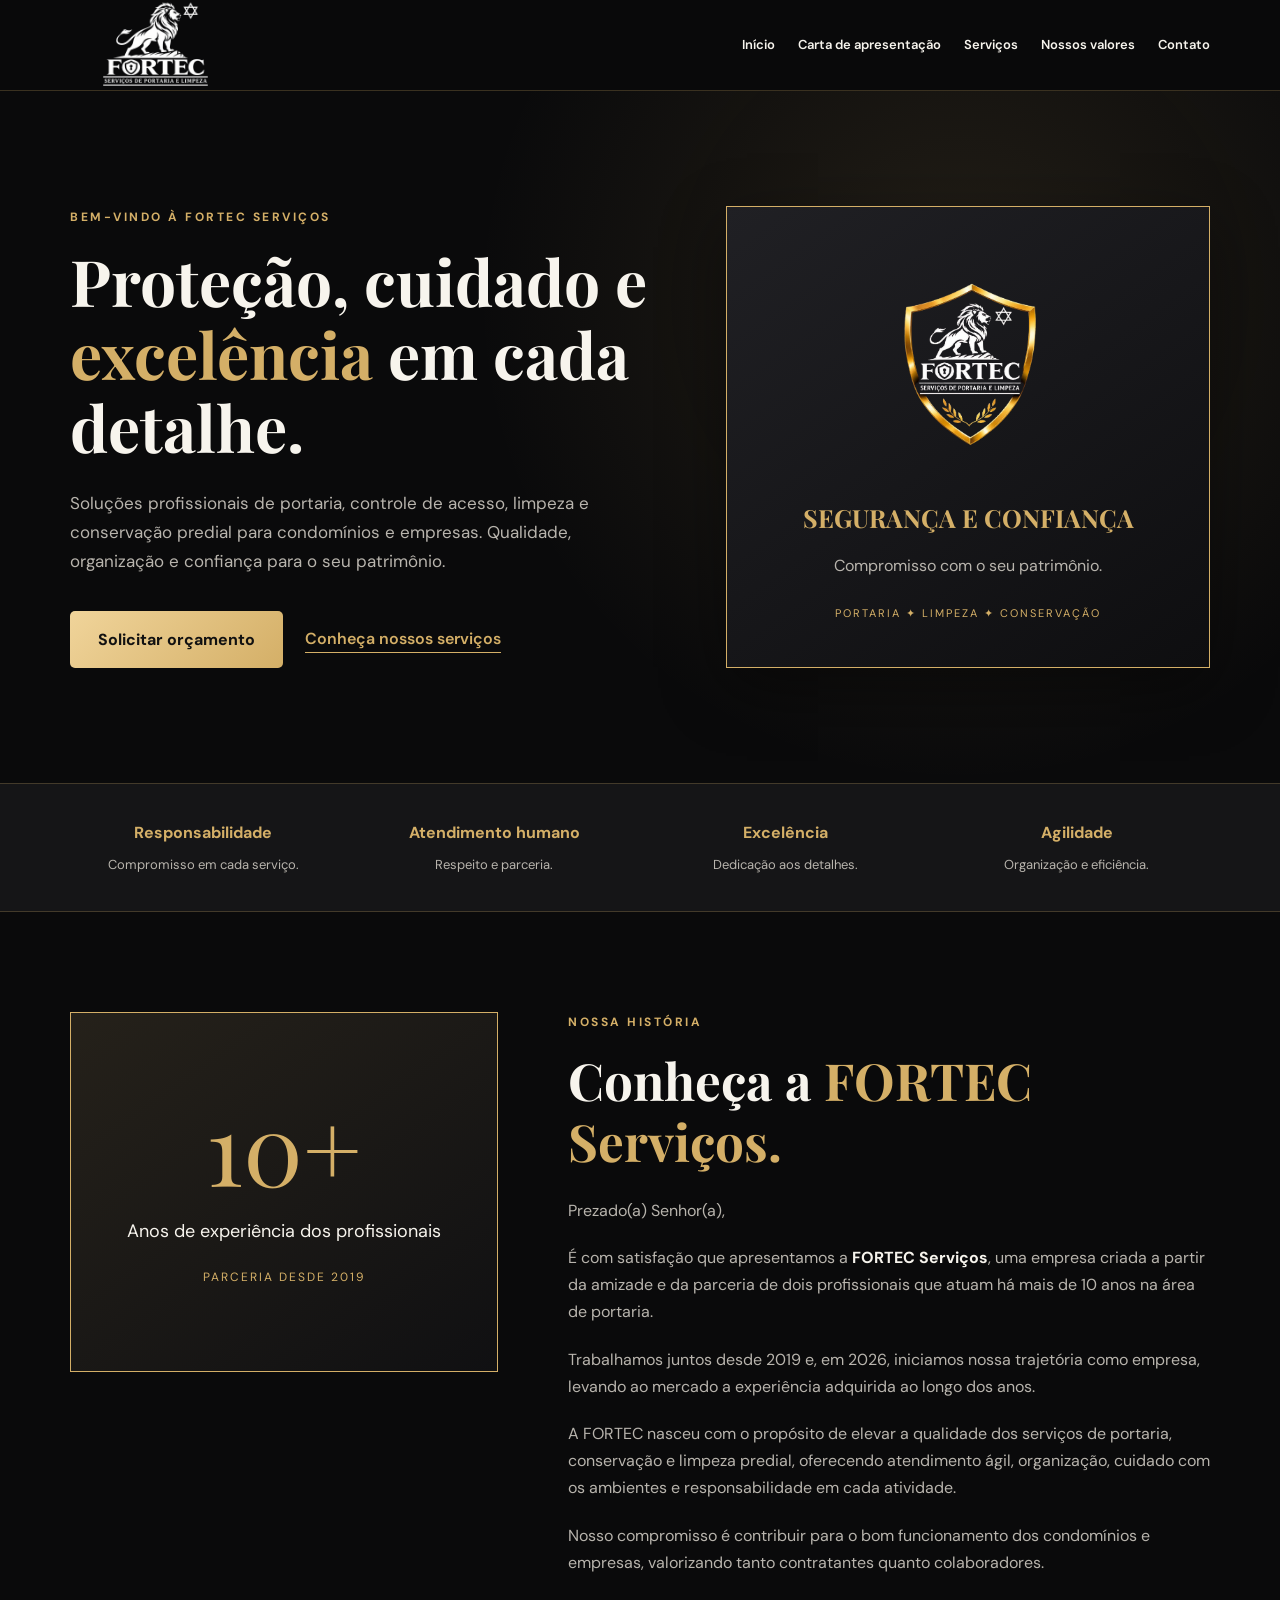
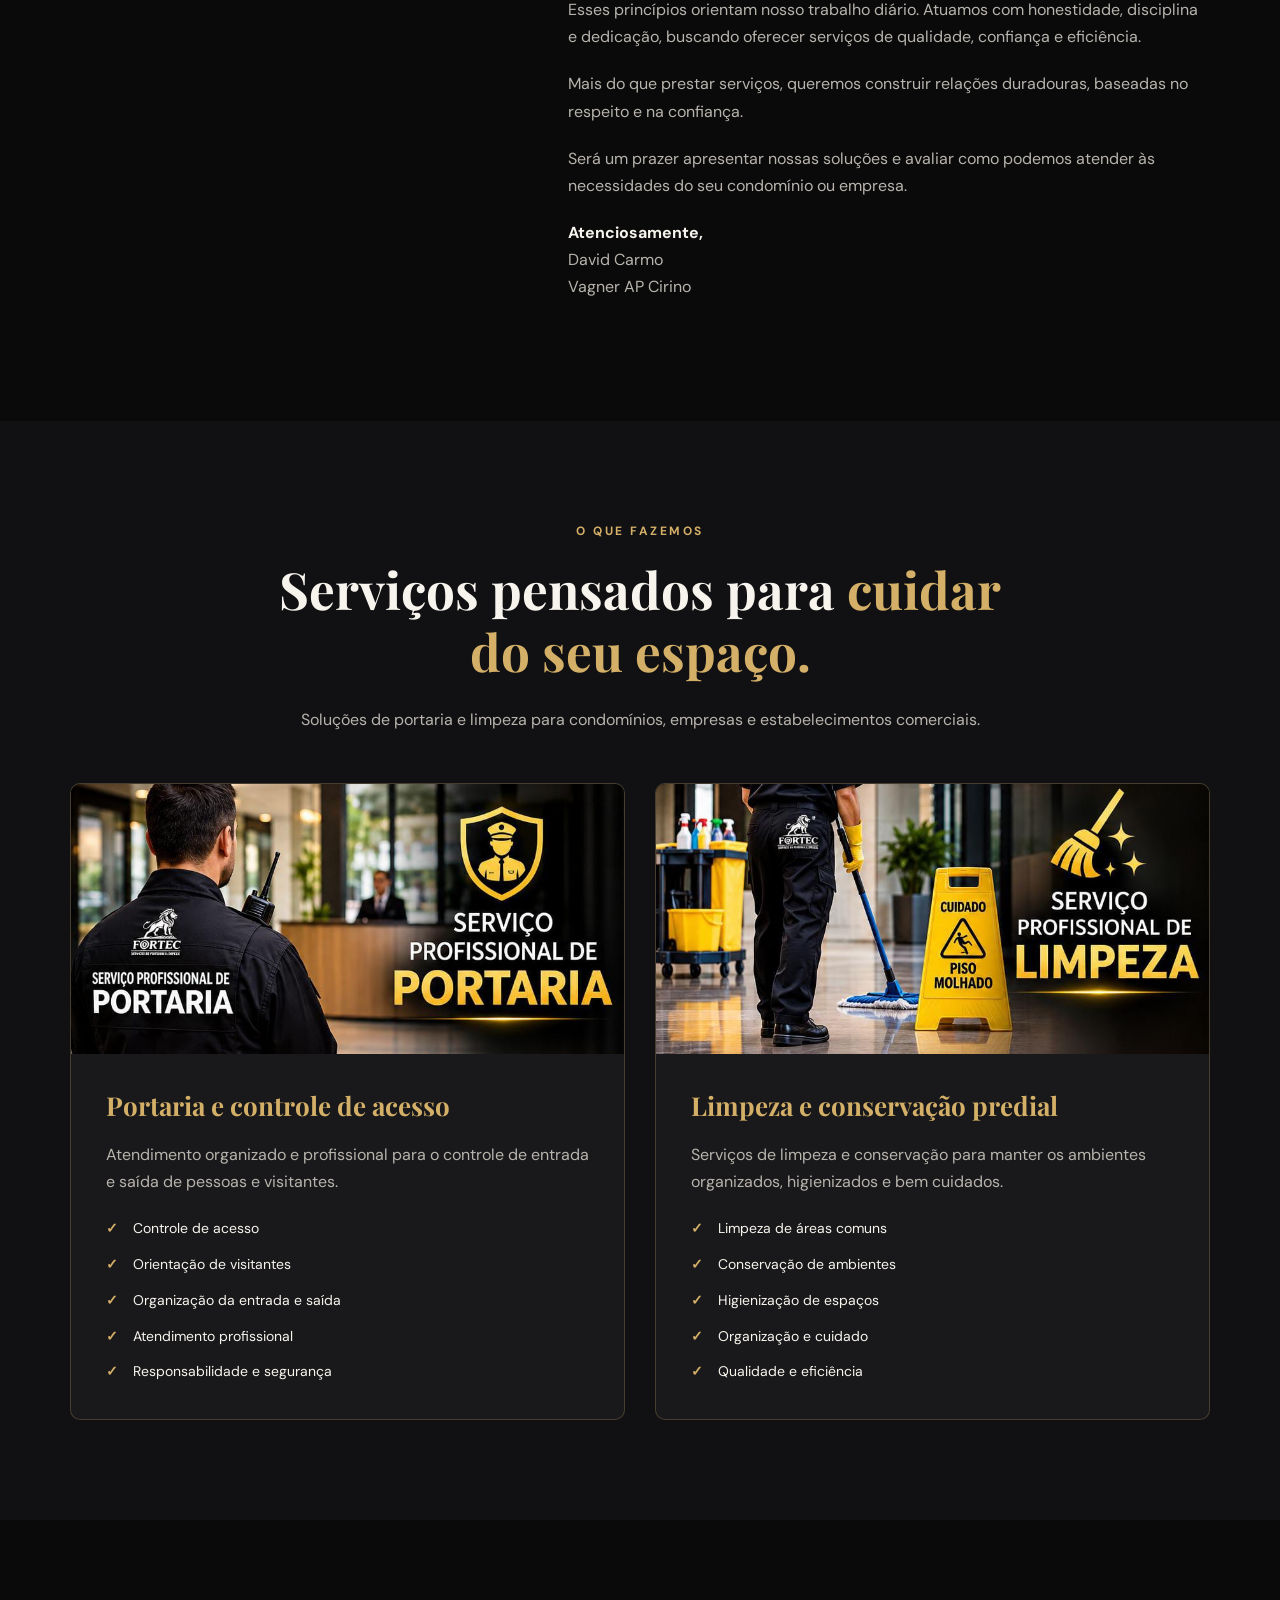
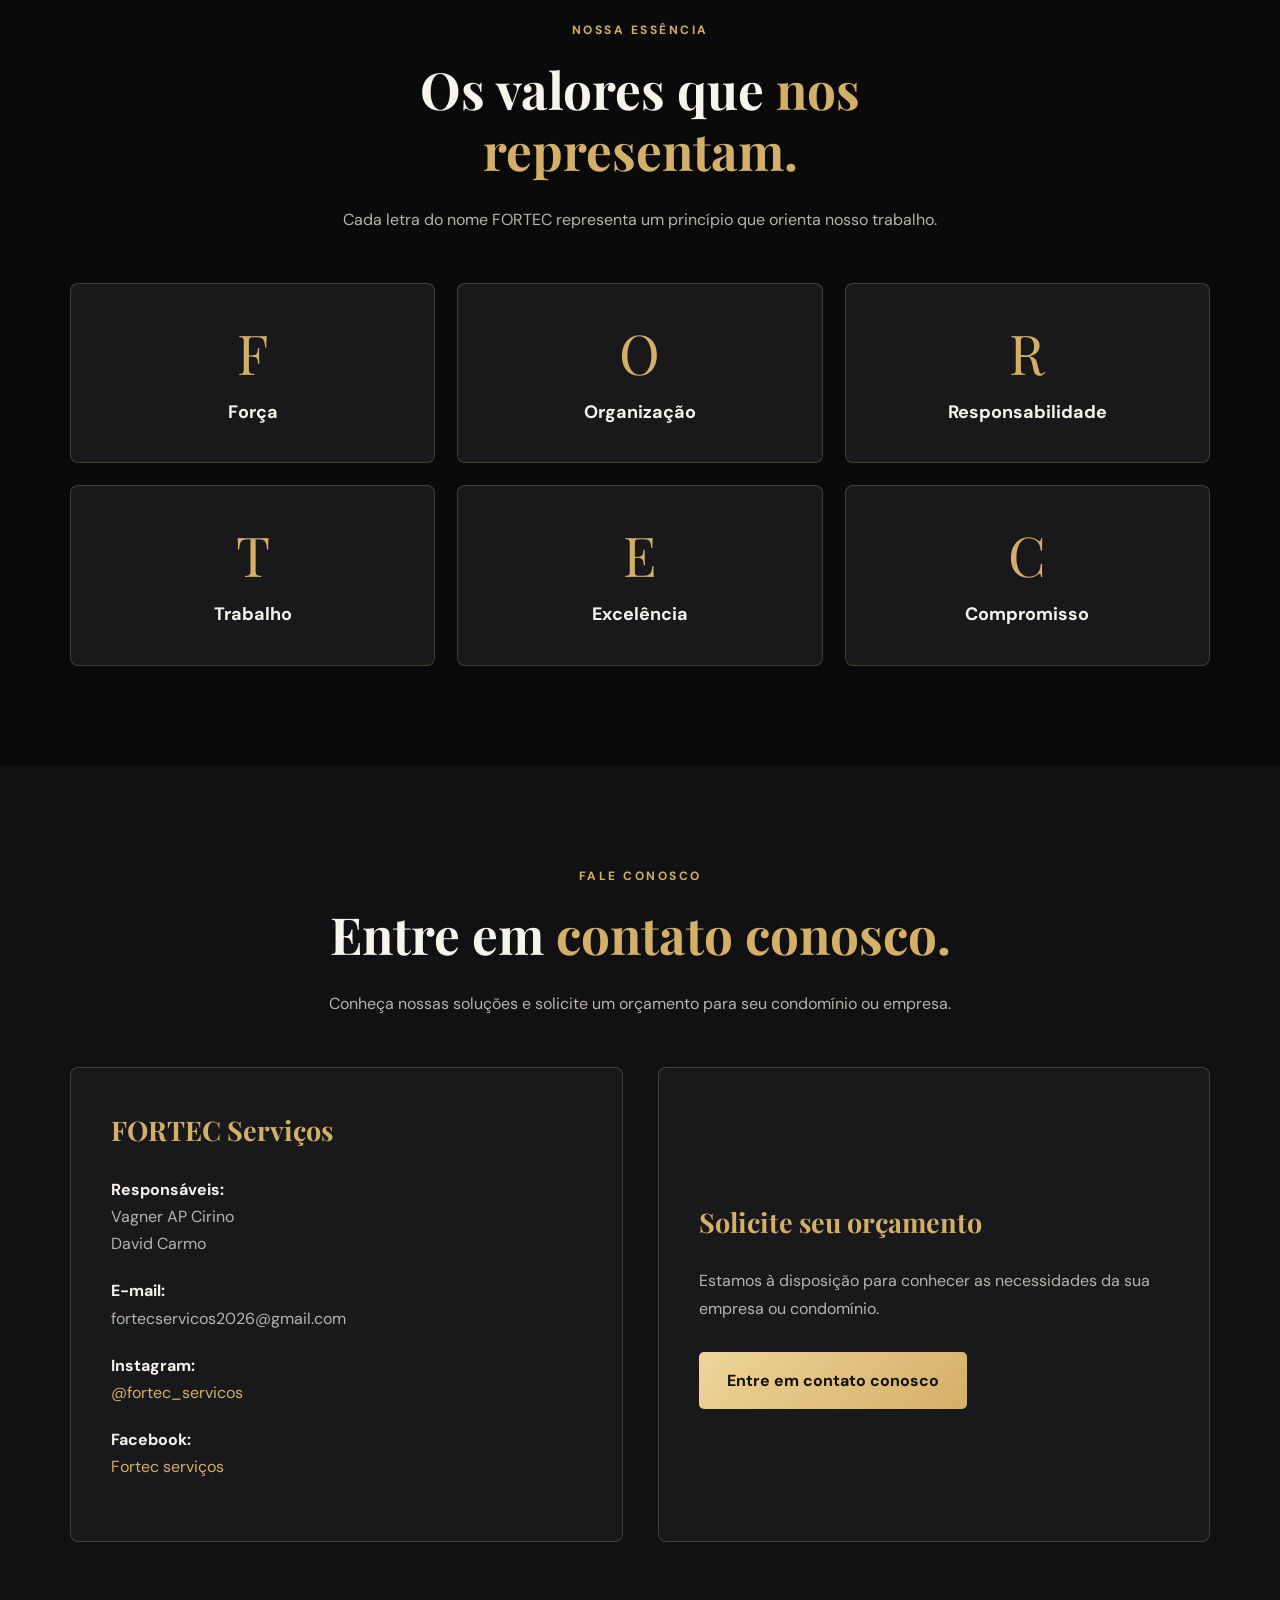
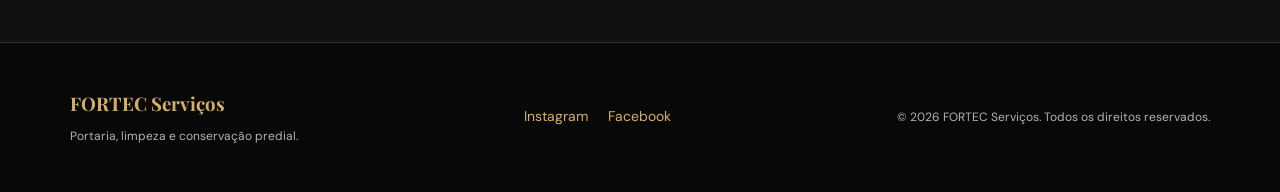
==== commit 23ceef00: "Atualizar o index.html" ====
--- a/index.html
+++ b/index.html
@@ -185,7 +185,7 @@
           <p>
             <strong>Atenciosamente,</strong><br>
             David Carmo<br>
-            Wagner AP Cirino
+            Vagner AP Cirino
           </p>
         </div>
       </div>
